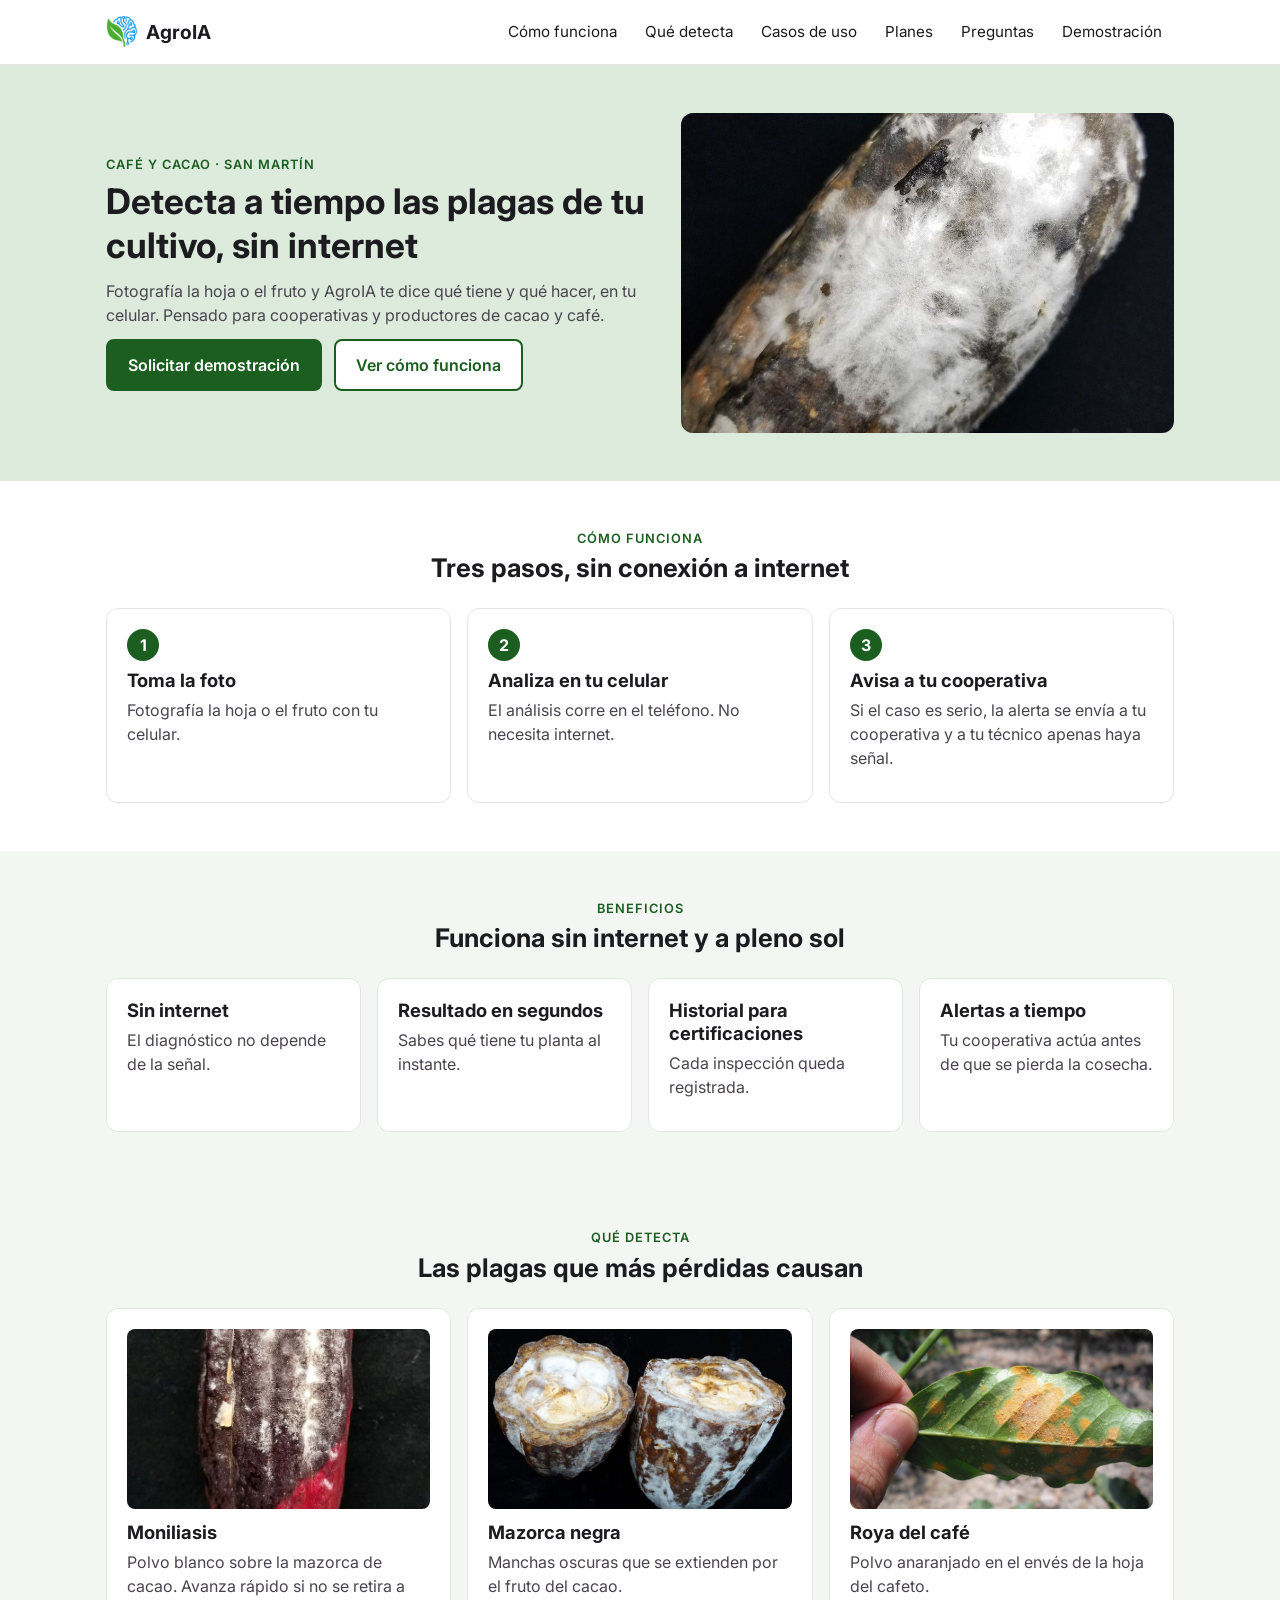
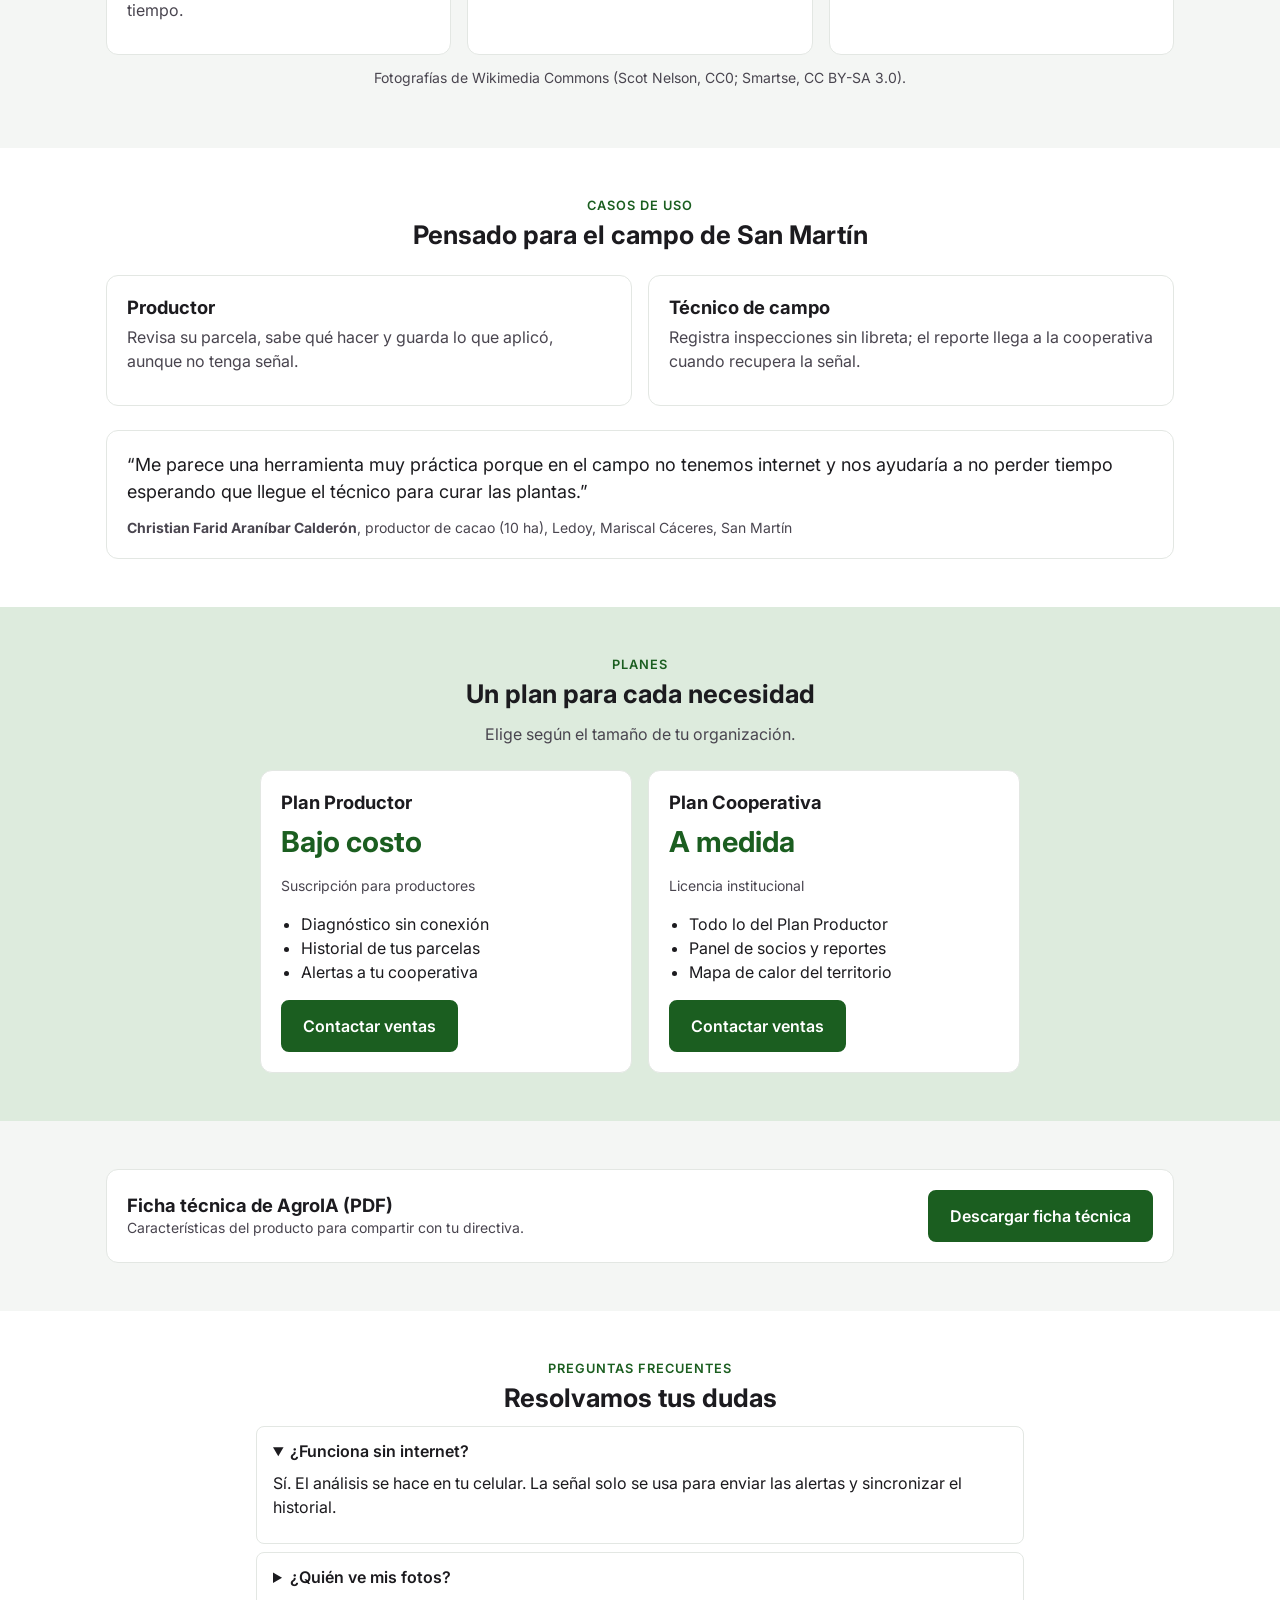
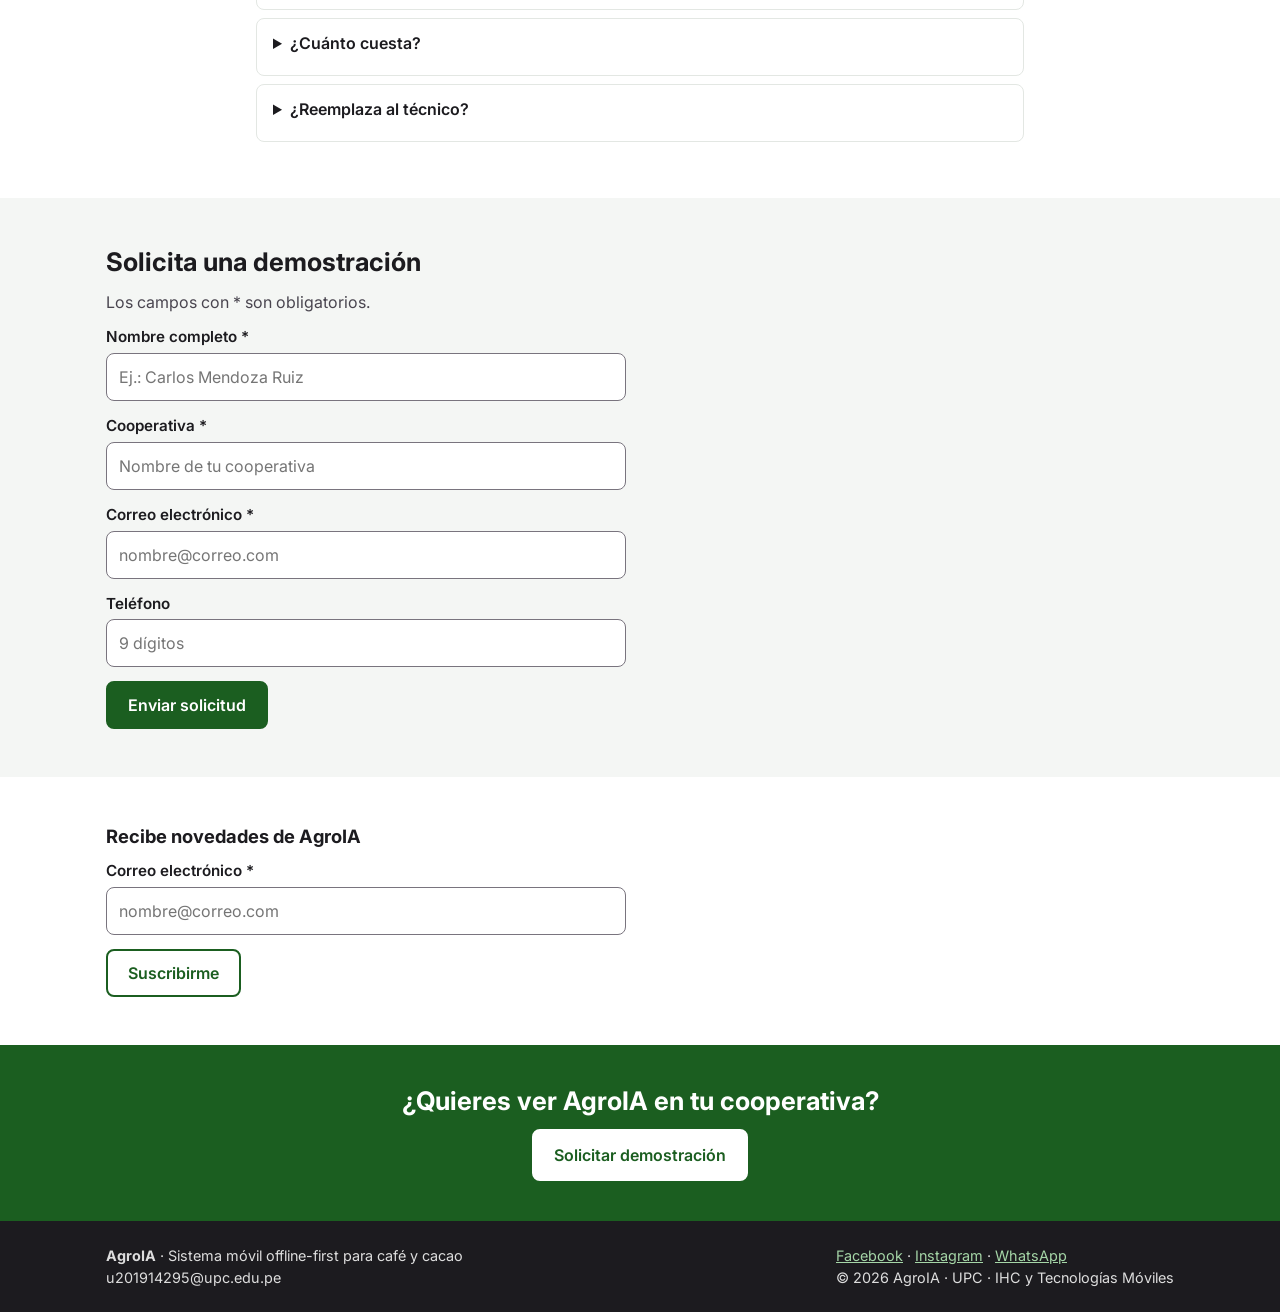
==== docs/index.html @ 55dc0dac "chore: move site to docs for GitHub Pages" ====
<!DOCTYPE html>
<html lang="es">
<head>
  <meta charset="UTF-8">
  <meta name="viewport" content="width=device-width, initial-scale=1">
  <title>AgroIA | Detecta a tiempo las plagas de tu cultivo, sin internet</title>
  <meta name="description" content="AgroIA ayuda a productores y cooperativas de café y cacao a detectar plagas con el celular, incluso sin internet.">
  <link rel="icon" href="favicon.ico">
  <link rel="preconnect" href="https://fonts.googleapis.com">
  <link href="https://fonts.googleapis.com/css2?family=Inter:wght@400;600;700&display=swap" rel="stylesheet">
  <link rel="stylesheet" href="assets/styles/styles.css">
</head>
<body>

  <header class="header">
    <div class="container">
      <a class="brand" href="index.html"><img src="assets/images/logo.png" alt="">AgroIA</a>
      <button class="menu-btn" id="menu-btn" aria-expanded="false" aria-controls="nav">Menú</button>
      <nav class="nav" id="nav" aria-label="Principal">
        <a href="#como-funciona">Cómo funciona</a>
        <a href="#detecta">Qué detecta</a>
        <a href="#casos">Casos de uso</a>
        <a href="#planes">Planes</a>
        <a href="#preguntas">Preguntas</a>
        <a href="#demo">Demostración</a>
      </nav>
    </div>
  </header>

  <main>
    <!-- US45: propuesta de valor -->
    <section class="hero">
      <div class="container">
        <div>
          <p class="eyebrow">Café y cacao · San Martín</p>
          <h1>Detecta a tiempo las plagas de tu cultivo, sin internet</h1>
          <p class="muted">Fotografía la hoja o el fruto y AgroIA te dice qué tiene y qué hacer, en tu celular. Pensado para cooperativas y productores de cacao y café.</p>
          <div class="btn-row">
            <a class="btn" href="#demo">Solicitar demostración</a>
            <a class="btn btn-outline" href="#como-funciona">Ver cómo funciona</a>
          </div>
        </div>
        <img src="assets/images/hero.jpg" alt="Mazorca de cacao con polvo blanco de moniliasis">
      </div>
    </section>

    <section class="section section-white" id="como-funciona">
      <div class="container center">
        <p class="eyebrow">Cómo funciona</p>
        <h2>Tres pasos, sin conexión a internet</h2>
        <div class="grid grid-3" style="text-align:left; margin-top:24px;">
          <div class="card"><span class="step-number">1</span><h3>Toma la foto</h3><p class="muted">Fotografía la hoja o el fruto con tu celular.</p></div>
          <div class="card"><span class="step-number">2</span><h3>Analiza en tu celular</h3><p class="muted">El análisis corre en el teléfono. No necesita internet.</p></div>
          <div class="card"><span class="step-number">3</span><h3>Avisa a tu cooperativa</h3><p class="muted">Si el caso es serio, la alerta se envía a tu cooperativa y a tu técnico apenas haya señal.</p></div>
        </div>
      </div>
    </section>

    <section class="section">
      <div class="container center">
        <p class="eyebrow">Beneficios</p>
        <h2>Funciona sin internet y a pleno sol</h2>
        <div class="grid grid-4" style="text-align:left; margin-top:24px;">
          <div class="card"><h3>Sin internet</h3><p class="muted">El diagnóstico no depende de la señal.</p></div>
          <div class="card"><h3>Resultado en segundos</h3><p class="muted">Sabes qué tiene tu planta al instante.</p></div>
          <div class="card"><h3>Historial para certificaciones</h3><p class="muted">Cada inspección queda registrada.</p></div>
          <div class="card"><h3>Alertas a tiempo</h3><p class="muted">Tu cooperativa actúa antes de que se pierda la cosecha.</p></div>
        </div>
      </div>
    </section>

    <section class="section" id="detecta">
      <div class="container center">
        <p class="eyebrow">Qué detecta</p>
        <h2>Las plagas que más pérdidas causan</h2>
        <div class="grid grid-3" style="text-align:left; margin-top:24px;">
          <div class="card"><img class="card-photo" src="assets/images/moniliasis.jpg" alt="Mazorca de cacao cubierta de polvo blanco por moniliasis"><h3>Moniliasis</h3><p class="muted">Polvo blanco sobre la mazorca de cacao. Avanza rápido si no se retira a tiempo.</p></div>
          <div class="card"><img class="card-photo" src="assets/images/mazorca-negra.jpg" alt="Mazorca de cacao con manchas oscuras de mazorca negra"><h3>Mazorca negra</h3><p class="muted">Manchas oscuras que se extienden por el fruto del cacao.</p></div>
          <div class="card"><img class="card-photo" src="assets/images/roya.jpg" alt="Hoja de café con polvo anaranjado de roya"><h3>Roya del café</h3><p class="muted">Polvo anaranjado en el envés de la hoja del cafeto.</p></div>
        </div>
        <p class="muted small" style="margin-top:12px;">Fotografías de Wikimedia Commons (Scot Nelson, CC0; Smartse, CC BY-SA 3.0).</p>
      </div>
    </section>

    <!-- US46: casos de uso y testimonio -->
    <section class="section section-white" id="casos">
      <div class="container">
        <div class="center">
          <p class="eyebrow">Casos de uso</p>
          <h2>Pensado para el campo de San Martín</h2>
        </div>
        <div class="grid grid-2" style="margin-top:24px;">
          <div class="card"><h3>Productor</h3><p class="muted">Revisa su parcela, sabe qué hacer y guarda lo que aplicó, aunque no tenga señal.</p></div>
          <div class="card"><h3>Técnico de campo</h3><p class="muted">Registra inspecciones sin libreta; el reporte llega a la cooperativa cuando recupera la señal.</p></div>
        </div>
        <div style="margin-top:24px;">
          <figure class="card" style="margin:0;">
            <blockquote style="margin:0 0 12px;font-size:1.125rem;">&ldquo;Me parece una herramienta muy práctica porque en el campo no tenemos internet y nos ayudaría a no perder tiempo esperando que llegue el técnico para curar las plantas.&rdquo;</blockquote>
            <figcaption class="muted small"><strong>Christian Farid Araníbar Calderón</strong>, productor de cacao (10 ha), Ledoy, Mariscal Cáceres, San Martín</figcaption>
          </figure>
        </div>
      </div>
    </section>

    <!-- US47: planes -->
    <section class="section section-green" id="planes">
      <div class="container center">
        <p class="eyebrow">Planes</p>
        <h2>Un plan para cada necesidad</h2>
        <p class="muted">Elige según el tamaño de tu organización.</p>
        <div class="grid grid-2" style="text-align:left; max-width:760px; margin: 24px auto 0;">
          <div class="card">
            <h3>Plan Productor</h3>
            <p class="price">Bajo costo</p>
            <p class="muted small">Suscripción para productores</p>
            <ul class="plan-list"><li>Diagnóstico sin conexión</li><li>Historial de tus parcelas</li><li>Alertas a tu cooperativa</li></ul>
            <a class="btn" href="#demo">Contactar ventas</a>
          </div>
          <div class="card">
            <h3>Plan Cooperativa</h3>
            <p class="price">A medida</p>
            <p class="muted small">Licencia institucional</p>
            <ul class="plan-list"><li>Todo lo del Plan Productor</li><li>Panel de socios y reportes</li><li>Mapa de calor del territorio</li></ul>
            <a class="btn" href="#demo">Contactar ventas</a>
          </div>
        </div>
      </div>
    </section>

    <!-- US49: ficha tecnica -->
    <section class="section">
      <div class="container">
        <div class="card" style="display:flex; justify-content:space-between; align-items:center; gap:16px; flex-wrap:wrap;">
          <div><h3 style="margin:0;">Ficha técnica de AgroIA (PDF)</h3><p class="muted small" style="margin:0;">Características del producto para compartir con tu directiva.</p></div>
          <a class="btn" href="assets/docs/ficha-tecnica-agroia.pdf" download>Descargar ficha técnica</a>
        </div>
      </div>
    </section>

    <!-- US52: preguntas frecuentes -->
    <section class="section section-white" id="preguntas">
      <div class="container" style="max-width:800px;">
        <div class="center">
          <p class="eyebrow">Preguntas frecuentes</p>
          <h2>Resolvamos tus dudas</h2>
        </div>
        <details open><summary>¿Funciona sin internet?</summary><p>Sí. El análisis se hace en tu celular. La señal solo se usa para enviar las alertas y sincronizar el historial.</p></details>
        <details><summary>¿Quién ve mis fotos?</summary><p>Las fotos se quedan en tu celular. A la cooperativa solo se envía el resultado de las alertas que tú configuras.</p></details>
        <details><summary>¿Cuánto cuesta?</summary><p>Hay un plan de bajo costo para productores y una licencia a medida para cooperativas. Pide una demostración y te enviamos la propuesta.</p></details>
        <details><summary>¿Reemplaza al técnico?</summary><p>No. AgroIA orienta y avisa a tiempo, pero la dosis y el tratamiento se confirman con tu técnico de campo.</p></details>
      </div>
    </section>

    <!-- US48: solicitar demo -->
    <section class="section" id="demo">
      <div class="container">
        <h2>Solicita una demostración</h2>
        <p class="muted">Los campos con * son obligatorios.</p>
        <form class="form" id="form-demo" novalidate>
          <div class="field"><label for="nombre">Nombre completo *</label><input type="text" id="nombre" name="nombre" placeholder="Ej.: Carlos Mendoza Ruiz"><div class="error-msg"></div></div>
          <div class="field"><label for="cooperativa">Cooperativa *</label><input type="text" id="cooperativa" name="cooperativa" placeholder="Nombre de tu cooperativa"><div class="error-msg"></div></div>
          <div class="field"><label for="correo">Correo electrónico *</label><input type="email" id="correo" name="correo" placeholder="nombre@correo.com"><div class="error-msg"></div></div>
          <div class="field"><label for="telefono">Teléfono</label><input type="tel" id="telefono" name="telefono" placeholder="9 dígitos"><div class="error-msg"></div></div>
          <button class="btn" type="submit">Enviar solicitud</button>
        </form>
        <div class="success-box" id="demo-ok" role="status">Solicitud enviada. Nuestro equipo te escribirá para coordinar la demostración.</div>
      </div>
    </section>

    <!-- US51: boletin -->
    <section class="section section-white">
      <div class="container">
        <h3>Recibe novedades de AgroIA</h3>
        <form class="form" id="form-news" novalidate>
          <div class="field"><label for="correo-news">Correo electrónico *</label><input type="email" id="correo-news" name="correo" placeholder="nombre@correo.com"><div class="error-msg"></div></div>
          <button class="btn btn-outline" type="submit">Suscribirme</button>
        </form>
        <div class="success-box" id="news-ok" role="status">¡Listo! Te avisaremos de las novedades.</div>
      </div>
    </section>

    <section class="cta">
      <h2>¿Quieres ver AgroIA en tu cooperativa?</h2>
      <a class="btn" href="#demo">Solicitar demostración</a>
    </section>
  </main>

  <footer class="footer">
    <div class="container">
      <div>
        <strong>AgroIA</strong> · Sistema móvil offline-first para café y cacao<br>
        u201914295@upc.edu.pe
      </div>
      <div>
        <a href="#" aria-label="Facebook de AgroIA">Facebook</a> ·
        <a href="#" aria-label="Instagram de AgroIA">Instagram</a> ·
        <a href="#" aria-label="WhatsApp de AgroIA">WhatsApp</a><br>
        © 2026 AgroIA · UPC · IHC y Tecnologías Móviles
      </div>
    </div>
  </footer>

  <script src="assets/scripts/main.js"></script>
</body>
</html>
---- docs/assets/styles/styles.css ----
/* AgroIA - estilos de la Landing Page
   Colores y tipografia tomados del Design System del informe (Inter, verde #1B5E20). */

:root {
  --primary: #1B5E20;
  --primary-light: #DDEBDD;
  --bg: #F4F6F4;
  --white: #FFFFFF;
  --ink: #1C1B1F;
  --muted: #49454F;
  --line: #E3E7E3;
  --leve: #1565C0;
  --leve-bg: #E8F1FB;
  --mod: #B45309;
  --mod-bg: #FFF4E8;
  --crit: #C62828;
  --crit-bg: #FDECEC;
  --ok: #2E7D32;
  --ok-bg: #EFF8F0;
}

* { box-sizing: border-box; }

body {
  margin: 0;
  font-family: "Inter", Arial, sans-serif;
  font-size: 16px;
  line-height: 1.5;
  color: var(--ink);
  background: var(--bg);
}

img { max-width: 100%; display: block; }
a { color: var(--primary); }
h1, h2, h3 { line-height: 1.25; margin: 0 0 12px; }
h1 { font-size: 2.2rem; }
h2 { font-size: 1.6rem; }
h3 { font-size: 1.15rem; }
p { margin: 0 0 12px; }

.container { width: 100%; max-width: 1100px; margin: 0 auto; padding: 0 16px; }
.section { padding: 48px 0; }
.section-white { background: var(--white); }
.section-green { background: var(--primary-light); }
.center { text-align: center; }
.muted { color: var(--muted); }
.small { font-size: 0.875rem; }
.eyebrow { color: var(--primary); font-weight: 600; font-size: 0.8rem; text-transform: uppercase; letter-spacing: 1px; margin-bottom: 4px; }

/* ---------- Encabezado ---------- */
.header { background: var(--white); border-bottom: 1px solid var(--line); position: sticky; top: 0; z-index: 10; }
.header .container { display: flex; align-items: center; justify-content: space-between; min-height: 64px; gap: 12px; }
.brand { display: flex; align-items: center; gap: 8px; font-weight: 700; font-size: 1.2rem; color: var(--ink); text-decoration: none; }
.brand img { width: 32px; height: 32px; }
.nav { display: flex; align-items: center; gap: 4px; flex-wrap: wrap; }
.nav a { color: var(--ink); text-decoration: none; padding: 10px 12px; border-radius: 8px; font-size: 0.95rem; }
.nav a:hover { background: var(--primary-light); }
.nav a.active { background: var(--primary-light); color: var(--primary); font-weight: 600; }
.menu-btn { display: none; background: none; border: 1px solid var(--line); border-radius: 8px; padding: 10px 14px; font-size: 1rem; cursor: pointer; min-height: 48px; }

/* ---------- Botones ---------- */
.btn {
  display: inline-block; background: var(--primary); color: var(--white); border: 2px solid var(--primary);
  padding: 12px 20px; border-radius: 8px; font-size: 1rem; font-weight: 600; text-decoration: none;
  cursor: pointer; min-height: 48px; font-family: inherit;
}
.btn:hover { background: #164d1a; }
.btn:disabled { opacity: 0.5; cursor: not-allowed; }
.btn-outline { background: var(--white); color: var(--primary); }
.btn-outline:hover { background: var(--primary-light); }
.btn-small { padding: 8px 14px; min-height: 40px; font-size: 0.9rem; }
.btn-row { display: flex; gap: 12px; flex-wrap: wrap; margin-top: 12px; }

/* === inicio (Rol 2) === */
/* ---------- Hero ---------- */
.hero { background: var(--primary-light); padding: 48px 0; }
.hero .container { display: grid; grid-template-columns: 1.1fr 1fr; gap: 32px; align-items: center; }
.hero img { border-radius: 12px; width: 100%; height: 320px; object-fit: cover; }

#como-funciona, #detecta { scroll-margin-top: 64px; }

/* ---------- Tarjetas y rejillas ---------- */
.grid { display: grid; gap: 16px; }
.grid-2 { grid-template-columns: repeat(2, 1fr); }
.grid-3 { grid-template-columns: repeat(3, 1fr); }
.grid-4 { grid-template-columns: repeat(4, 1fr); }
.card { background: var(--white); border: 1px solid var(--line); border-radius: 12px; padding: 20px; }
.card h3 { margin-bottom: 6px; }
.step-number { display: inline-block; background: var(--primary); color: var(--white); width: 32px; height: 32px; line-height: 32px; text-align: center; border-radius: 50%; font-weight: 700; margin-bottom: 8px; }
.price { font-size: 1.8rem; font-weight: 700; color: var(--primary); }
.plan-list { padding-left: 20px; }
.quote { border-left: 4px solid var(--primary); padding-left: 16px; font-style: italic; }
.pending-box { border: 2px dashed var(--mod); background: var(--mod-bg); padding: 16px; border-radius: 8px; }

.card-photo { width: 100%; height: 180px; object-fit: cover; border-radius: 8px; margin-bottom: 12px; }

/* === casos-planes (Rol 3) === */
/* tarjetas y rejillas ya vienen del bloque inicio (Rol 2); los planes y los casos reutilizan .card y .grid-2 */
/* ---------- Preguntas frecuentes ---------- */
details { background: var(--white); border: 1px solid var(--line); border-radius: 8px; padding: 12px 16px; margin-bottom: 8px; }
summary { cursor: pointer; font-weight: 600; min-height: 32px; }

/* === formularios (Rol 4) === */
/* ---------- Formularios ---------- */
.form { max-width: 520px; }
.field { margin-bottom: 14px; }
label { display: block; font-weight: 600; margin-bottom: 4px; font-size: 0.95rem; }
input[type="text"], input[type="email"], input[type="tel"], input[type="date"], input[type="number"], select, textarea {
  width: 100%; padding: 12px; border: 1px solid #79747E; border-radius: 8px; font-size: 1rem; font-family: inherit; background: var(--white); min-height: 48px;
}
input:focus, select:focus, textarea:focus, button:focus, a:focus, summary:focus { outline: 3px solid #81C784; outline-offset: 2px; }
.error-msg { color: var(--crit); font-size: 0.875rem; margin-top: 4px; display: none; }
.field.invalid input, .field.invalid select, .field.invalid textarea { border-color: var(--crit); border-width: 2px; }
.field.invalid .error-msg { display: block; }
.success-box { background: var(--ok-bg); border: 1px solid var(--ok); color: #1B5E20; padding: 16px; border-radius: 8px; display: none; margin-top: 12px; }

/* ---------- Pie ---------- */
.cta { background: var(--primary); color: var(--white); text-align: center; padding: 40px 16px; }
.cta .btn { background: var(--white); color: var(--primary); border-color: var(--white); }
.footer { background: #1C1B1F; color: #DDD; padding: 24px 0; font-size: 0.9rem; }
.footer a { color: #A5D6A7; }
.footer .container { display: flex; justify-content: space-between; gap: 16px; flex-wrap: wrap; }

/* ---------- Responsive ---------- */
@media (max-width: 800px) {
  h1 { font-size: 1.7rem; }
  .hero .container, .grid-2, .grid-3, .grid-4 { grid-template-columns: 1fr; }
  .hero img { height: 220px; }
  .menu-btn { display: block; }
  .nav { display: none; width: 100%; flex-direction: column; align-items: stretch; }
  .nav.open { display: flex; }
  .header .container { flex-wrap: wrap; padding-top: 8px; padding-bottom: 8px; }
  .section { padding: 32px 0; }
}
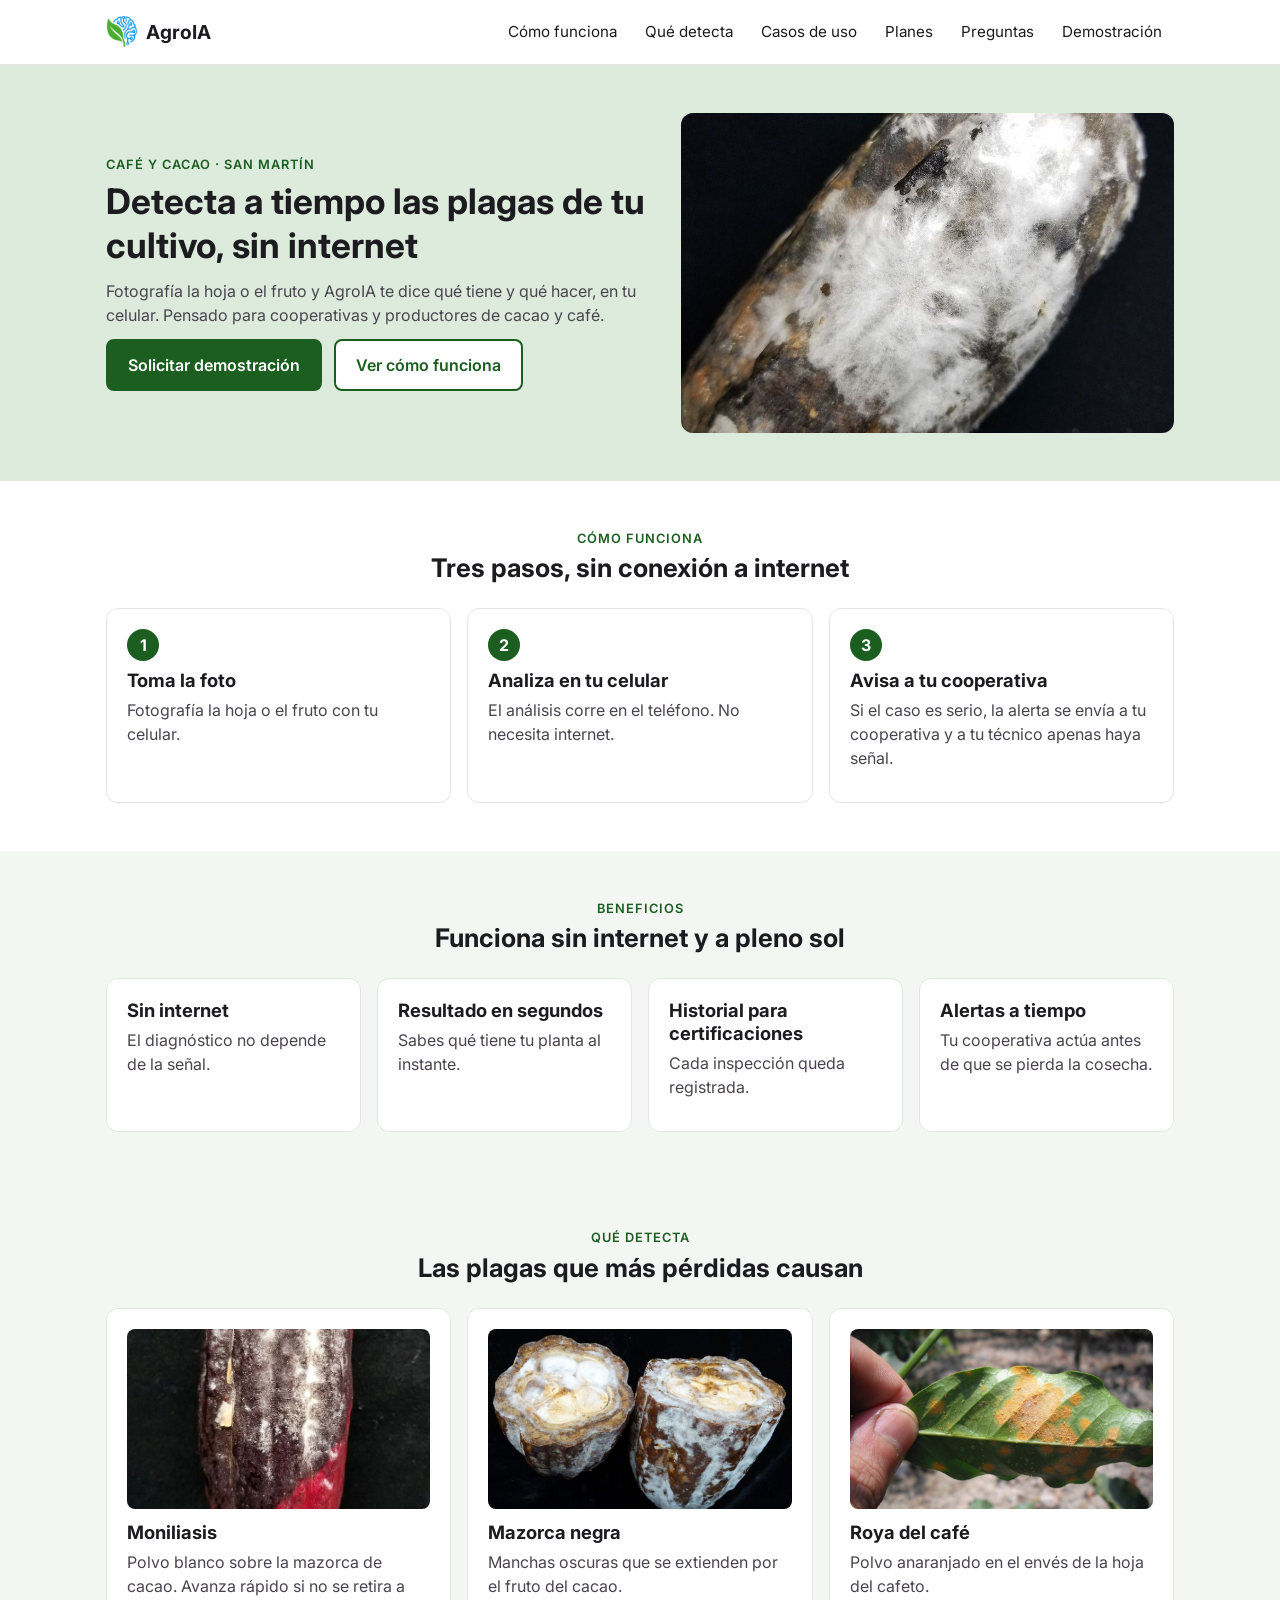
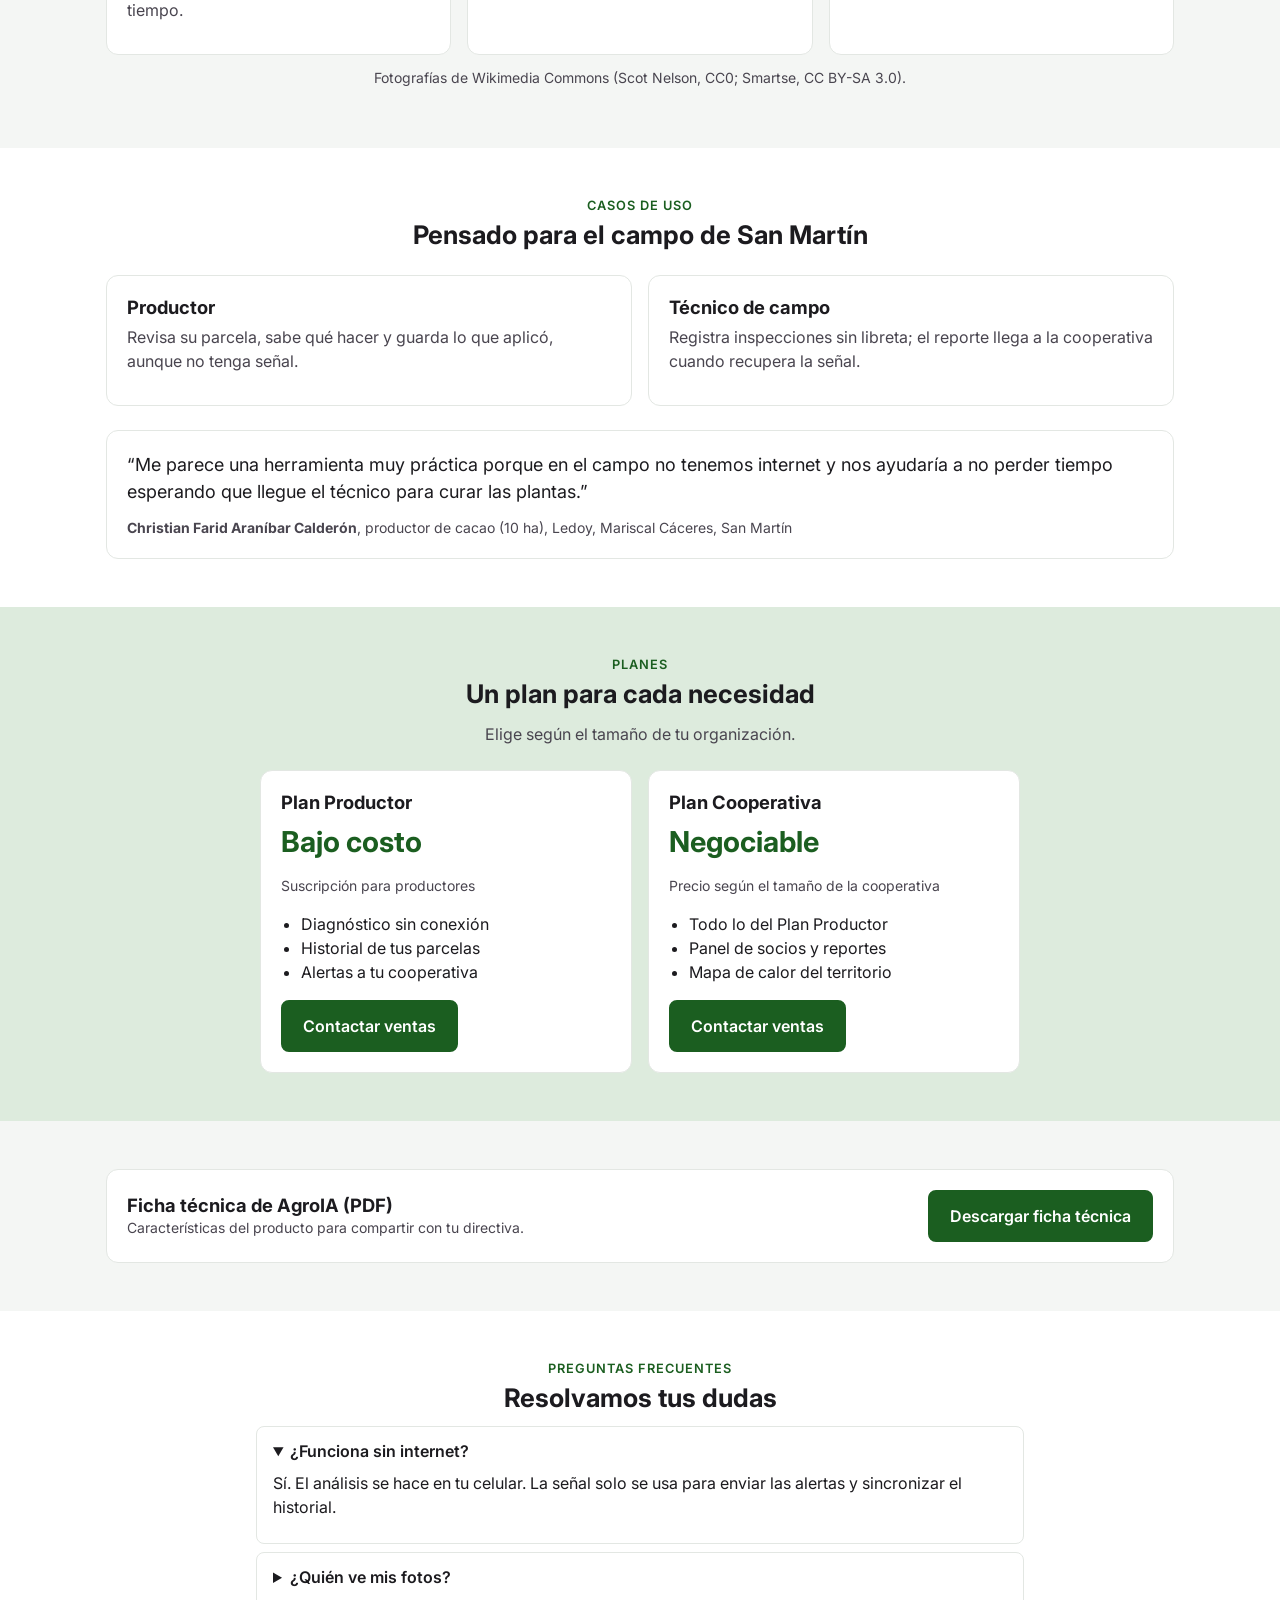
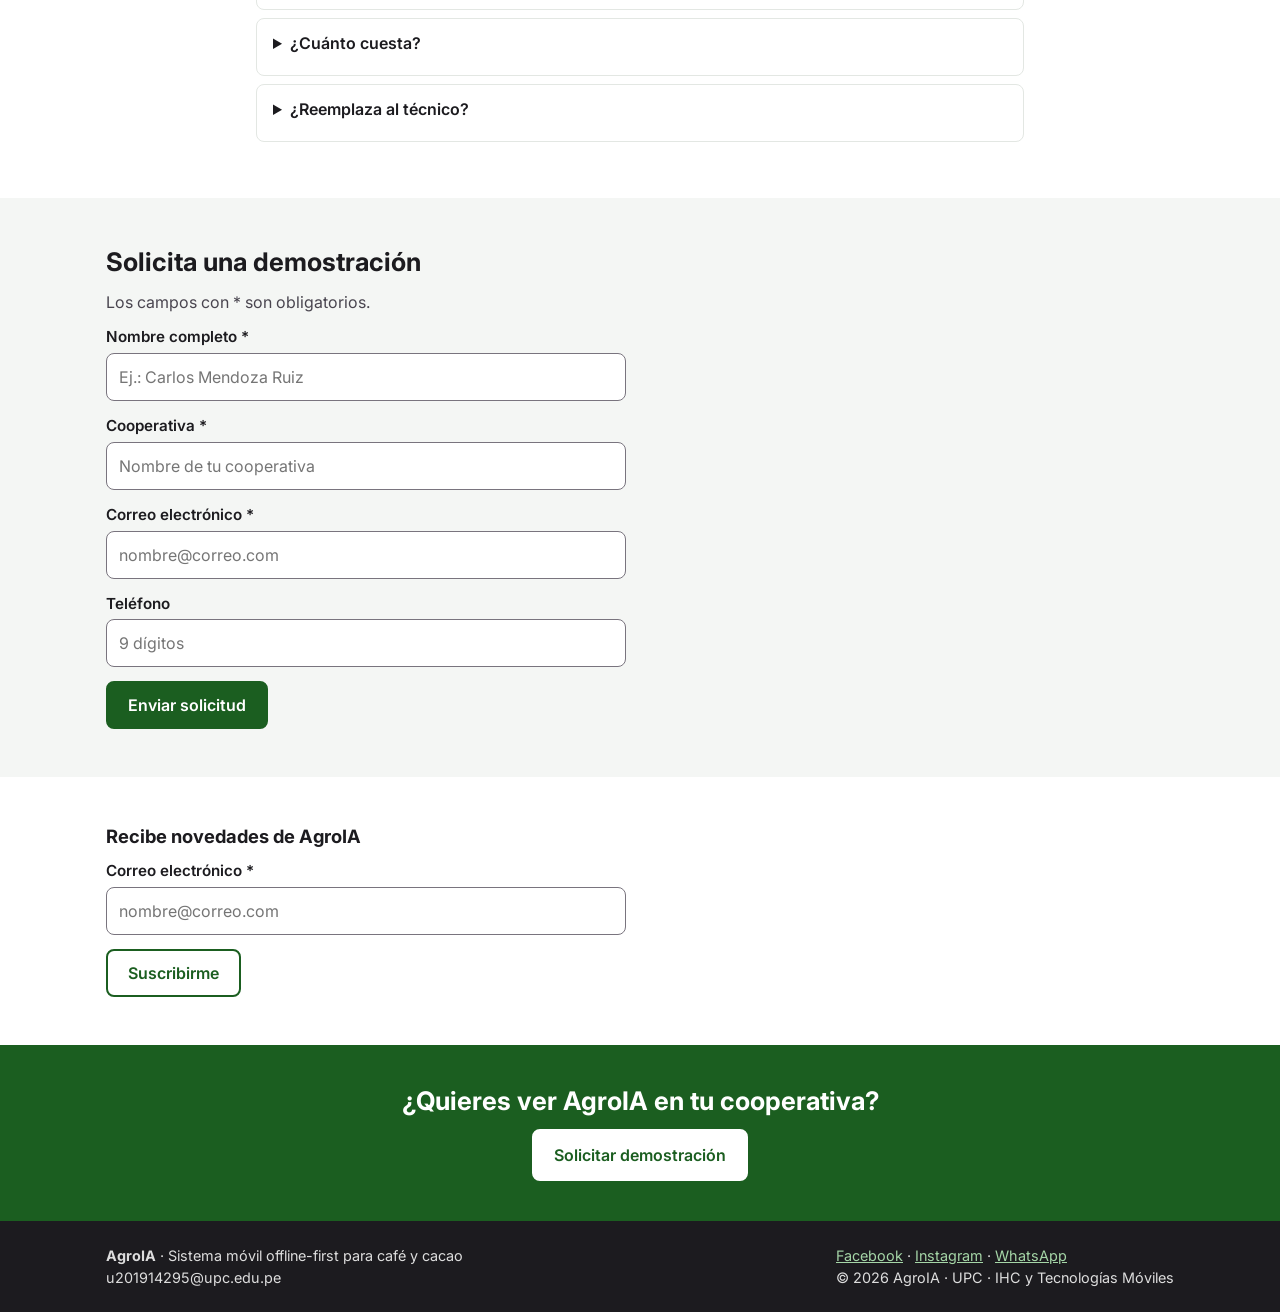
==== commit c7868af2: "chore: move site to docs for GitHub Pages" ====
--- a/docs/index.html
+++ b/docs/index.html
@@ -118,8 +118,8 @@
           </div>
           <div class="card">
             <h3>Plan Cooperativa</h3>
-            <p class="price">A medida</p>
-            <p class="muted small">Licencia institucional</p>
+            <p class="price">Negociable</p>
+            <p class="muted small">Precio según el tamaño de la cooperativa</p>
             <ul class="plan-list"><li>Todo lo del Plan Productor</li><li>Panel de socios y reportes</li><li>Mapa de calor del territorio</li></ul>
             <a class="btn" href="#demo">Contactar ventas</a>
           </div>
@@ -146,7 +146,7 @@
         </div>
         <details open><summary>¿Funciona sin internet?</summary><p>Sí. El análisis se hace en tu celular. La señal solo se usa para enviar las alertas y sincronizar el historial.</p></details>
         <details><summary>¿Quién ve mis fotos?</summary><p>Las fotos se quedan en tu celular. A la cooperativa solo se envía el resultado de las alertas que tú configuras.</p></details>
-        <details><summary>¿Cuánto cuesta?</summary><p>Hay un plan de bajo costo para productores y una licencia a medida para cooperativas. Pide una demostración y te enviamos la propuesta.</p></details>
+        <details><summary>¿Cuánto cuesta?</summary><p>Hay un plan de bajo costo para productores y una licencia para cooperativas con precio negociable según su tamaño. Pide una demostración y te enviamos la propuesta.</p></details>
         <details><summary>¿Reemplaza al técnico?</summary><p>No. AgroIA orienta y avisa a tiempo, pero la dosis y el tratamiento se confirman con tu técnico de campo.</p></details>
       </div>
     </section>
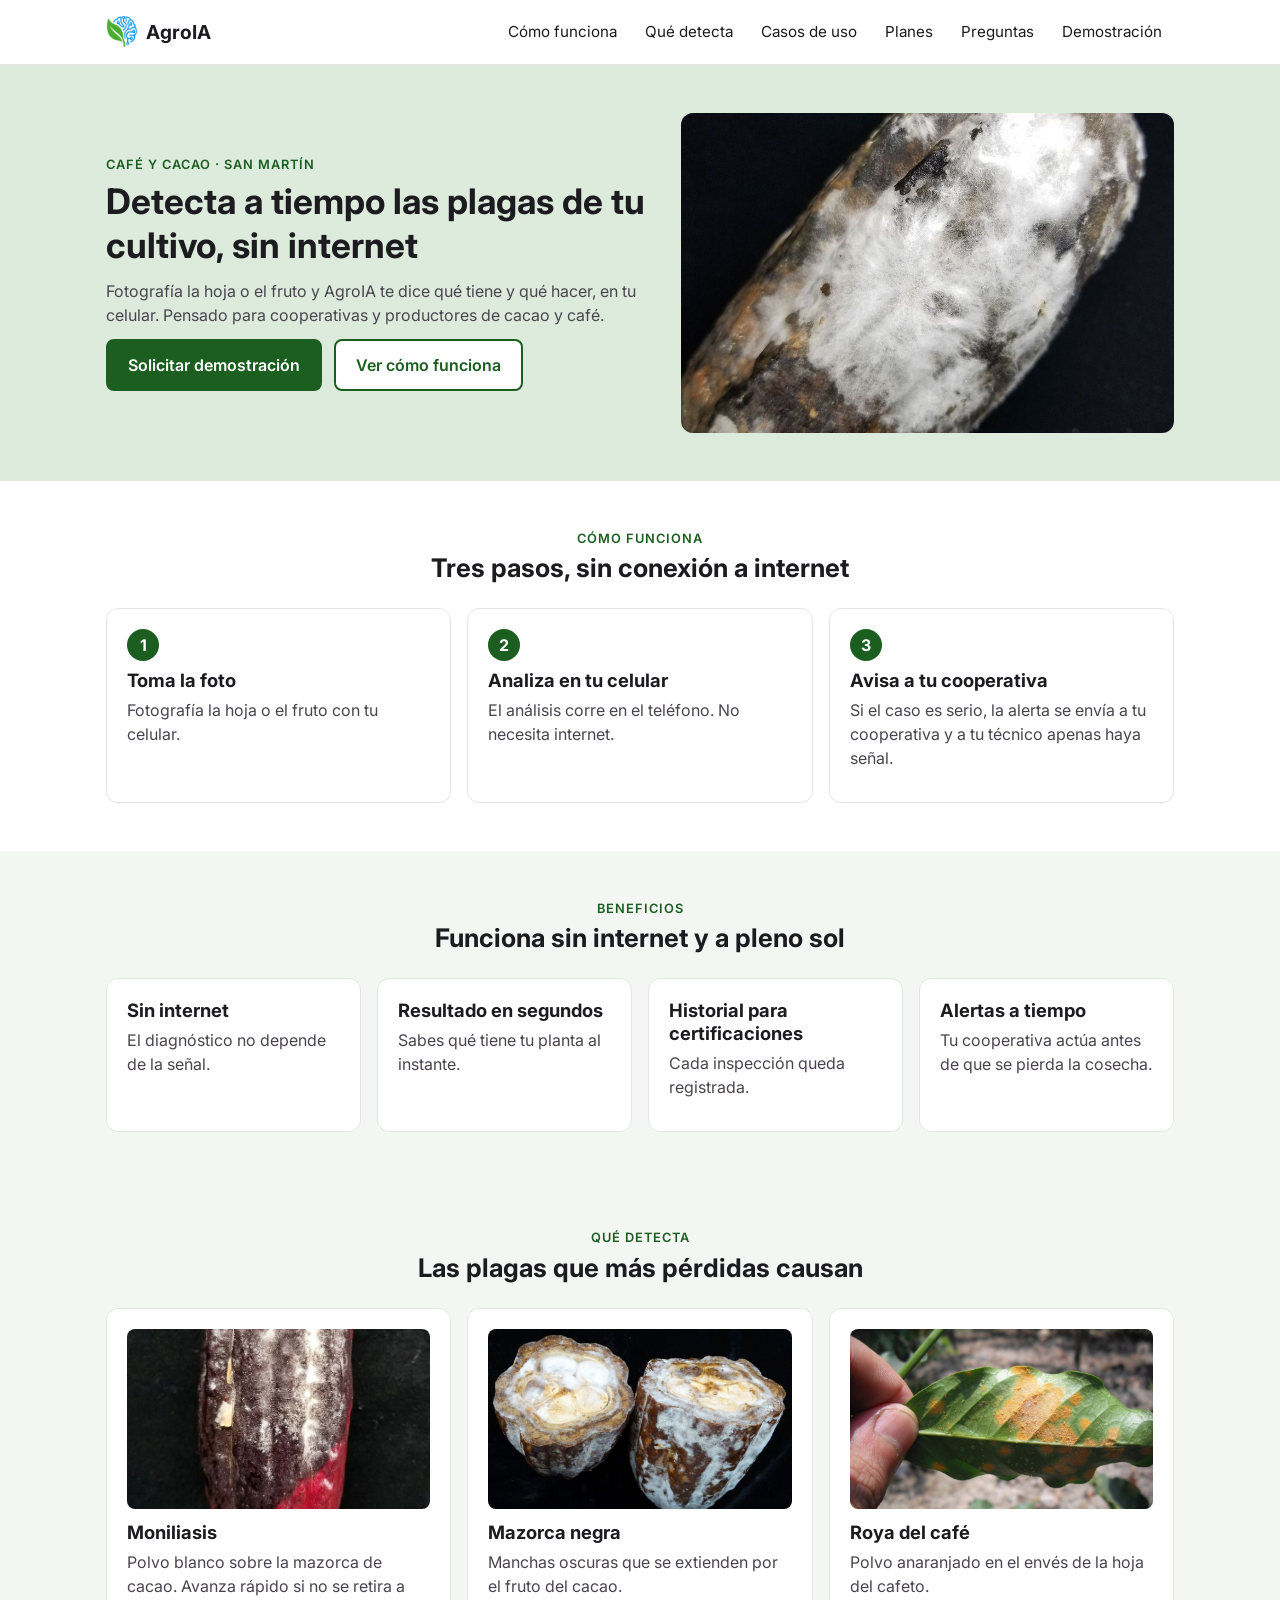
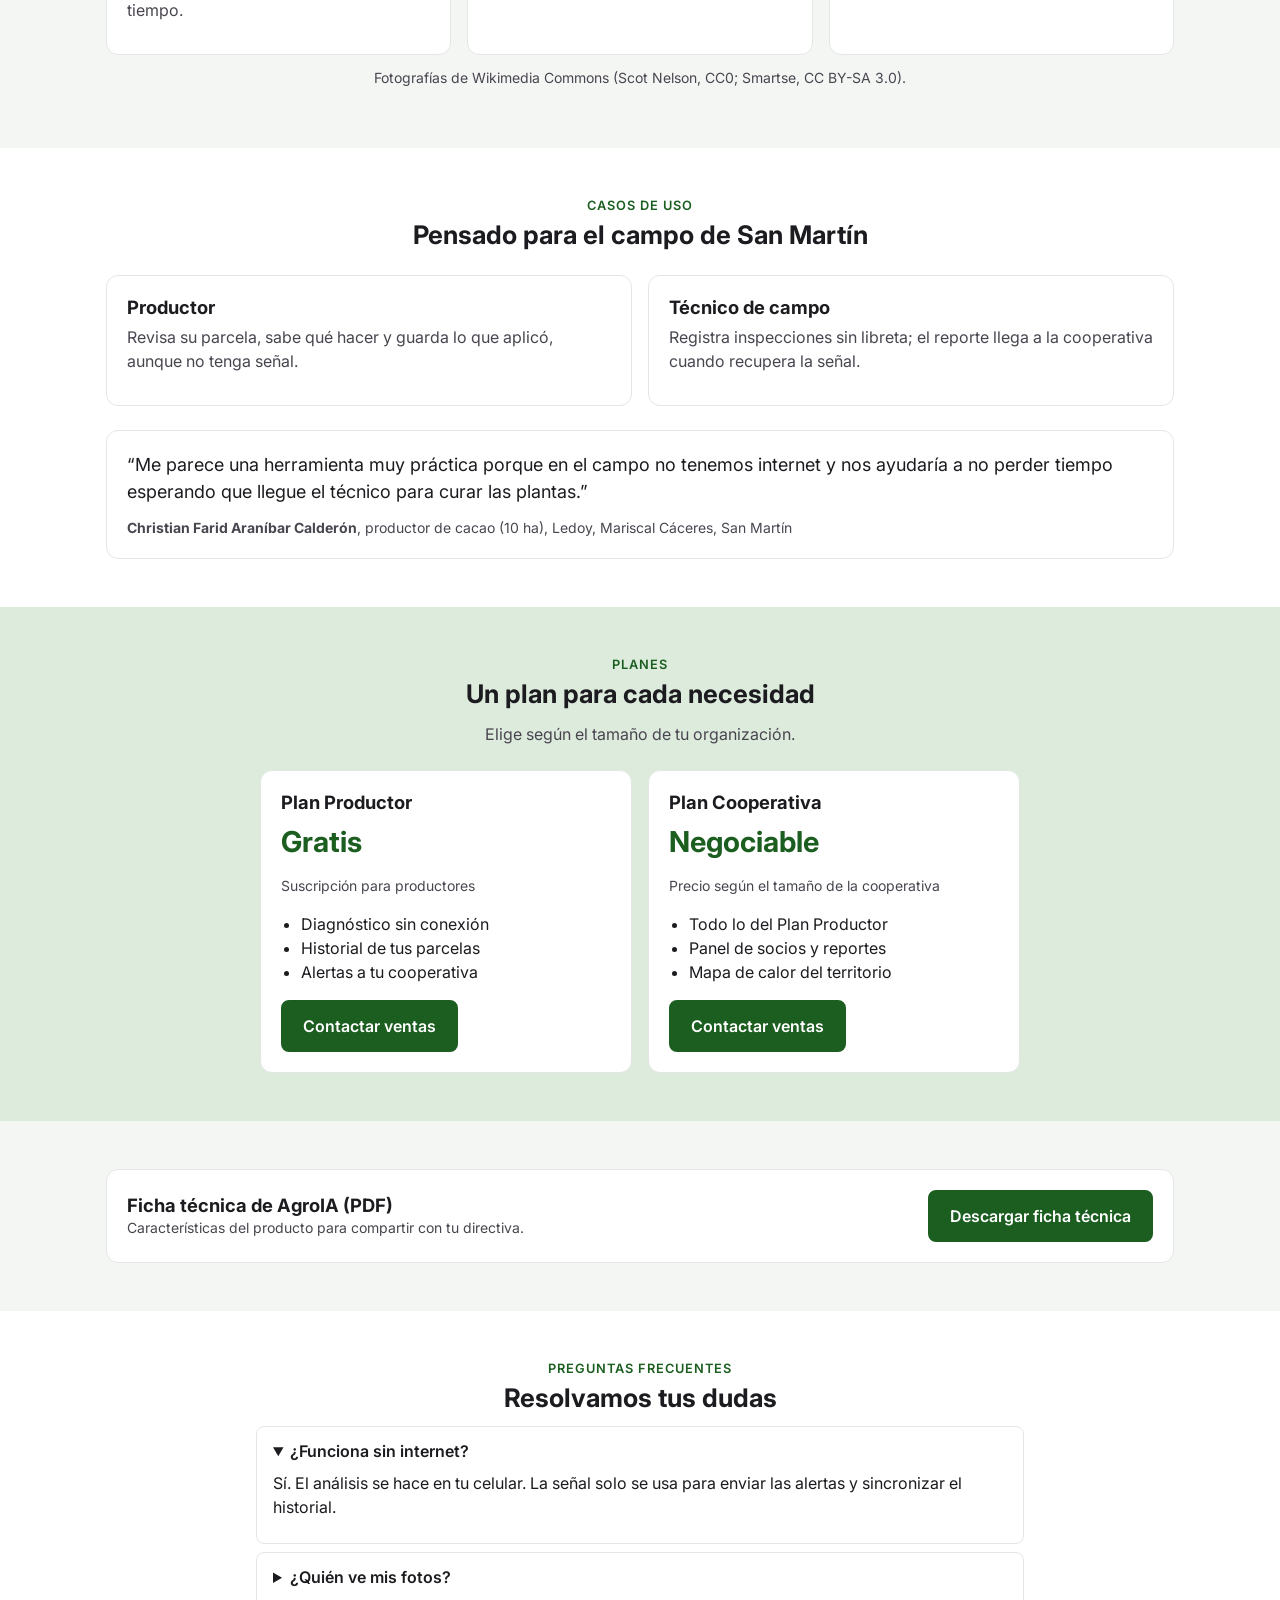
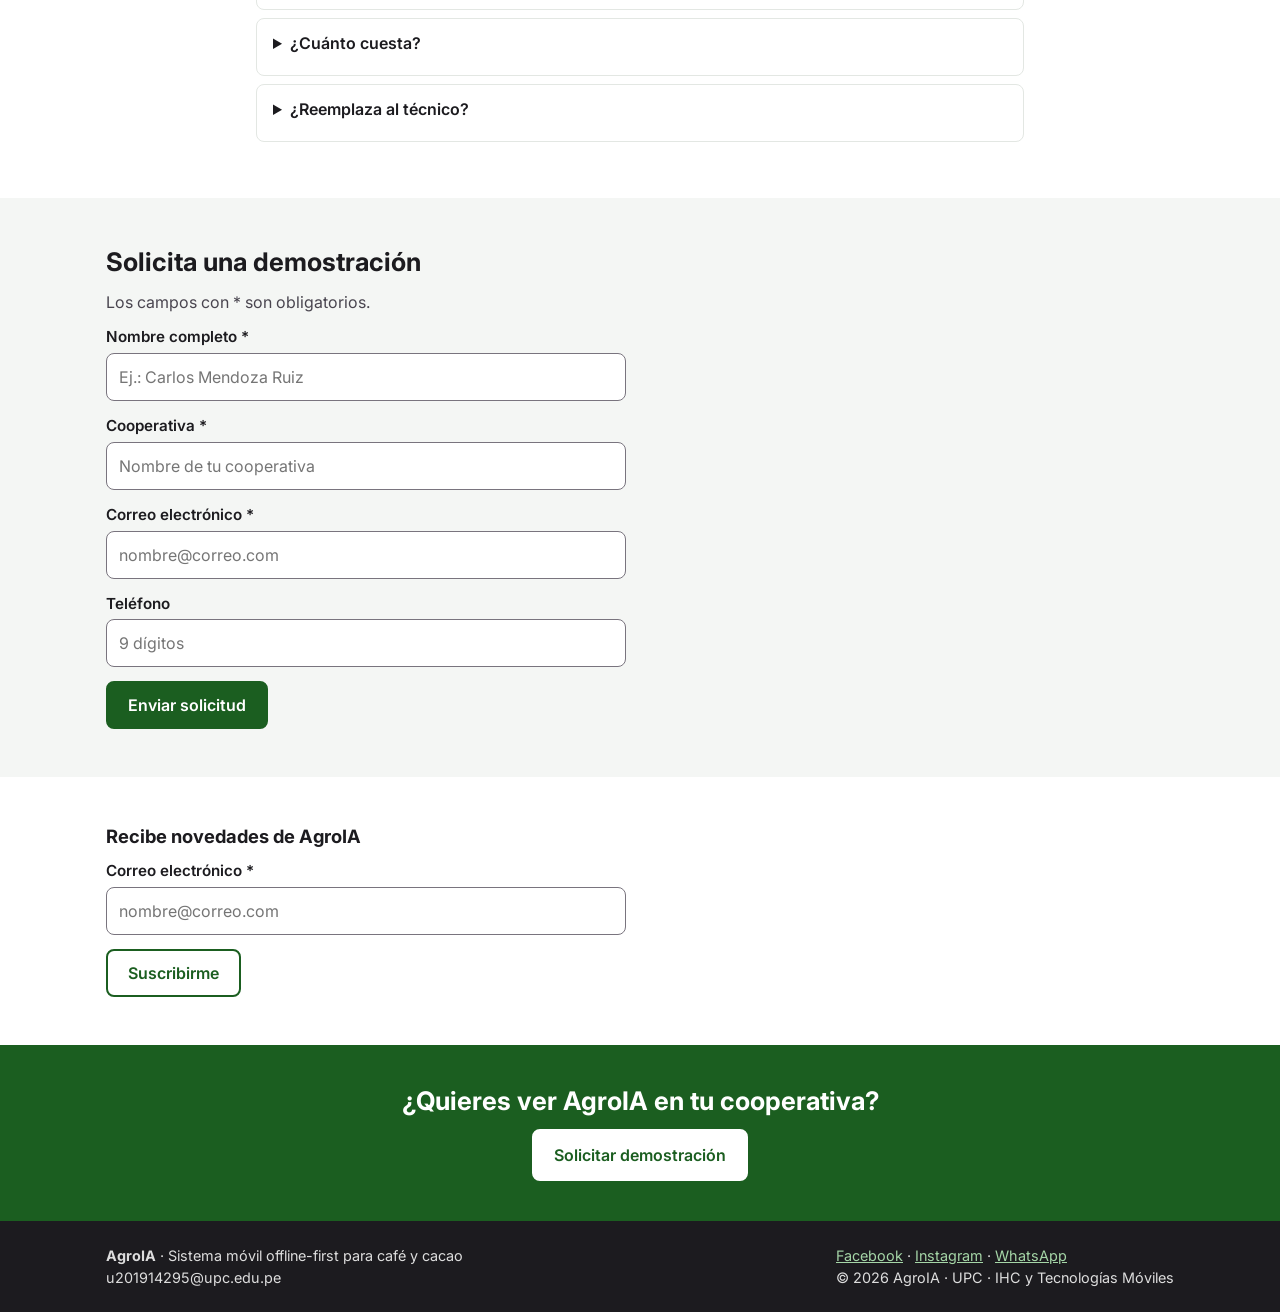
==== commit 3536529e: "feat(plans): make the producer plan free" ====
--- a/docs/index.html
+++ b/docs/index.html
@@ -111,7 +111,7 @@
         <div class="grid grid-2" style="text-align:left; max-width:760px; margin: 24px auto 0;">
           <div class="card">
             <h3>Plan Productor</h3>
-            <p class="price">Bajo costo</p>
+            <p class="price">Gratis</p>
             <p class="muted small">Suscripción para productores</p>
             <ul class="plan-list"><li>Diagnóstico sin conexión</li><li>Historial de tus parcelas</li><li>Alertas a tu cooperativa</li></ul>
             <a class="btn" href="#demo">Contactar ventas</a>
@@ -146,7 +146,7 @@
         </div>
         <details open><summary>¿Funciona sin internet?</summary><p>Sí. El análisis se hace en tu celular. La señal solo se usa para enviar las alertas y sincronizar el historial.</p></details>
         <details><summary>¿Quién ve mis fotos?</summary><p>Las fotos se quedan en tu celular. A la cooperativa solo se envía el resultado de las alertas que tú configuras.</p></details>
-        <details><summary>¿Cuánto cuesta?</summary><p>Hay un plan de bajo costo para productores y una licencia para cooperativas con precio negociable según su tamaño. Pide una demostración y te enviamos la propuesta.</p></details>
+        <details><summary>¿Cuánto cuesta?</summary><p>Hay un plan gratuito para productores y una licencia para cooperativas con precio negociable según su tamaño. Pide una demostración y te enviamos la propuesta.</p></details>
         <details><summary>¿Reemplaza al técnico?</summary><p>No. AgroIA orienta y avisa a tiempo, pero la dosis y el tratamiento se confirman con tu técnico de campo.</p></details>
       </div>
     </section>
--- a/docs/assets/styles/styles.css
+++ b/docs/assets/styles/styles.css
@@ -2,6 +2,7 @@
    Colores y tipografia tomados del Design System del informe (Inter, verde #1B5E20). */
 
 :root {
+  color-scheme: only light; /* evita que el navegador oscurezca solo los fondos y deje el texto oscuro ilegible */
   --primary: #1B5E20;
   --primary-light: #DDEBDD;
   --bg: #F4F6F4;
